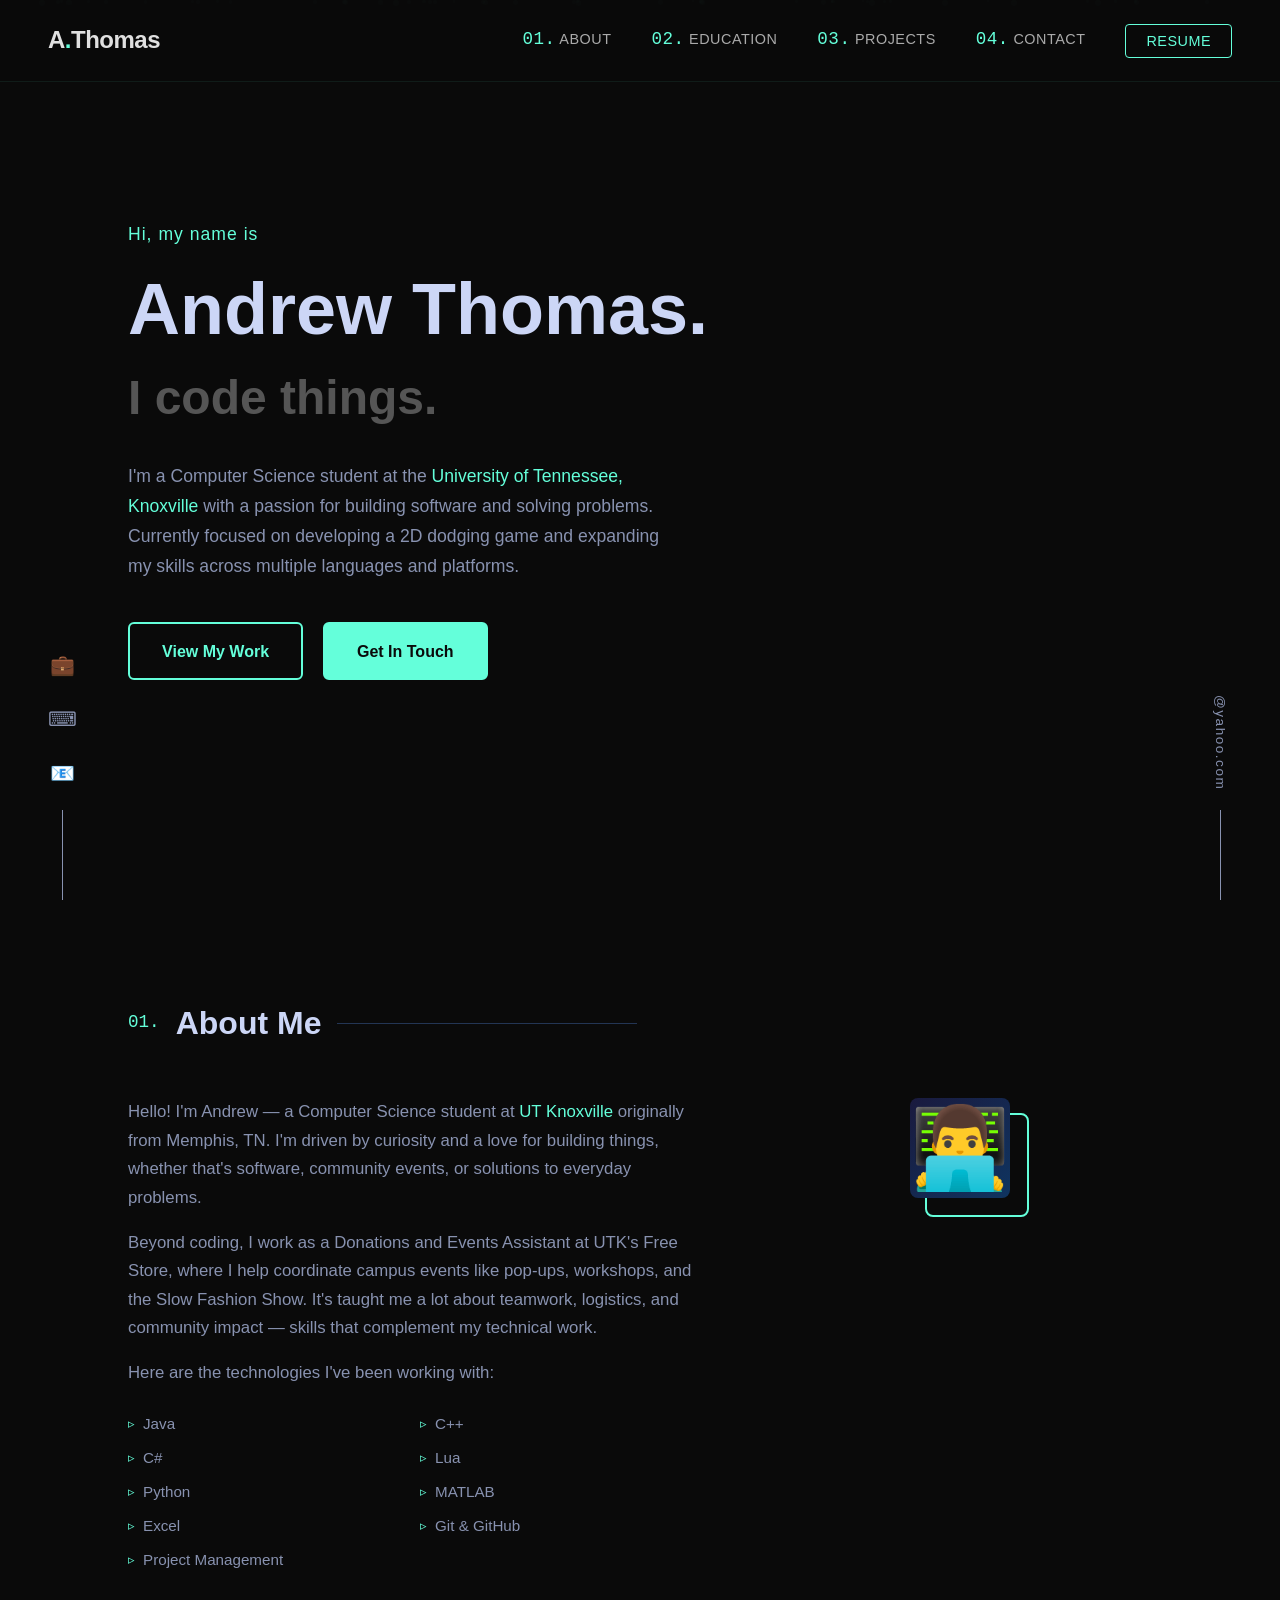
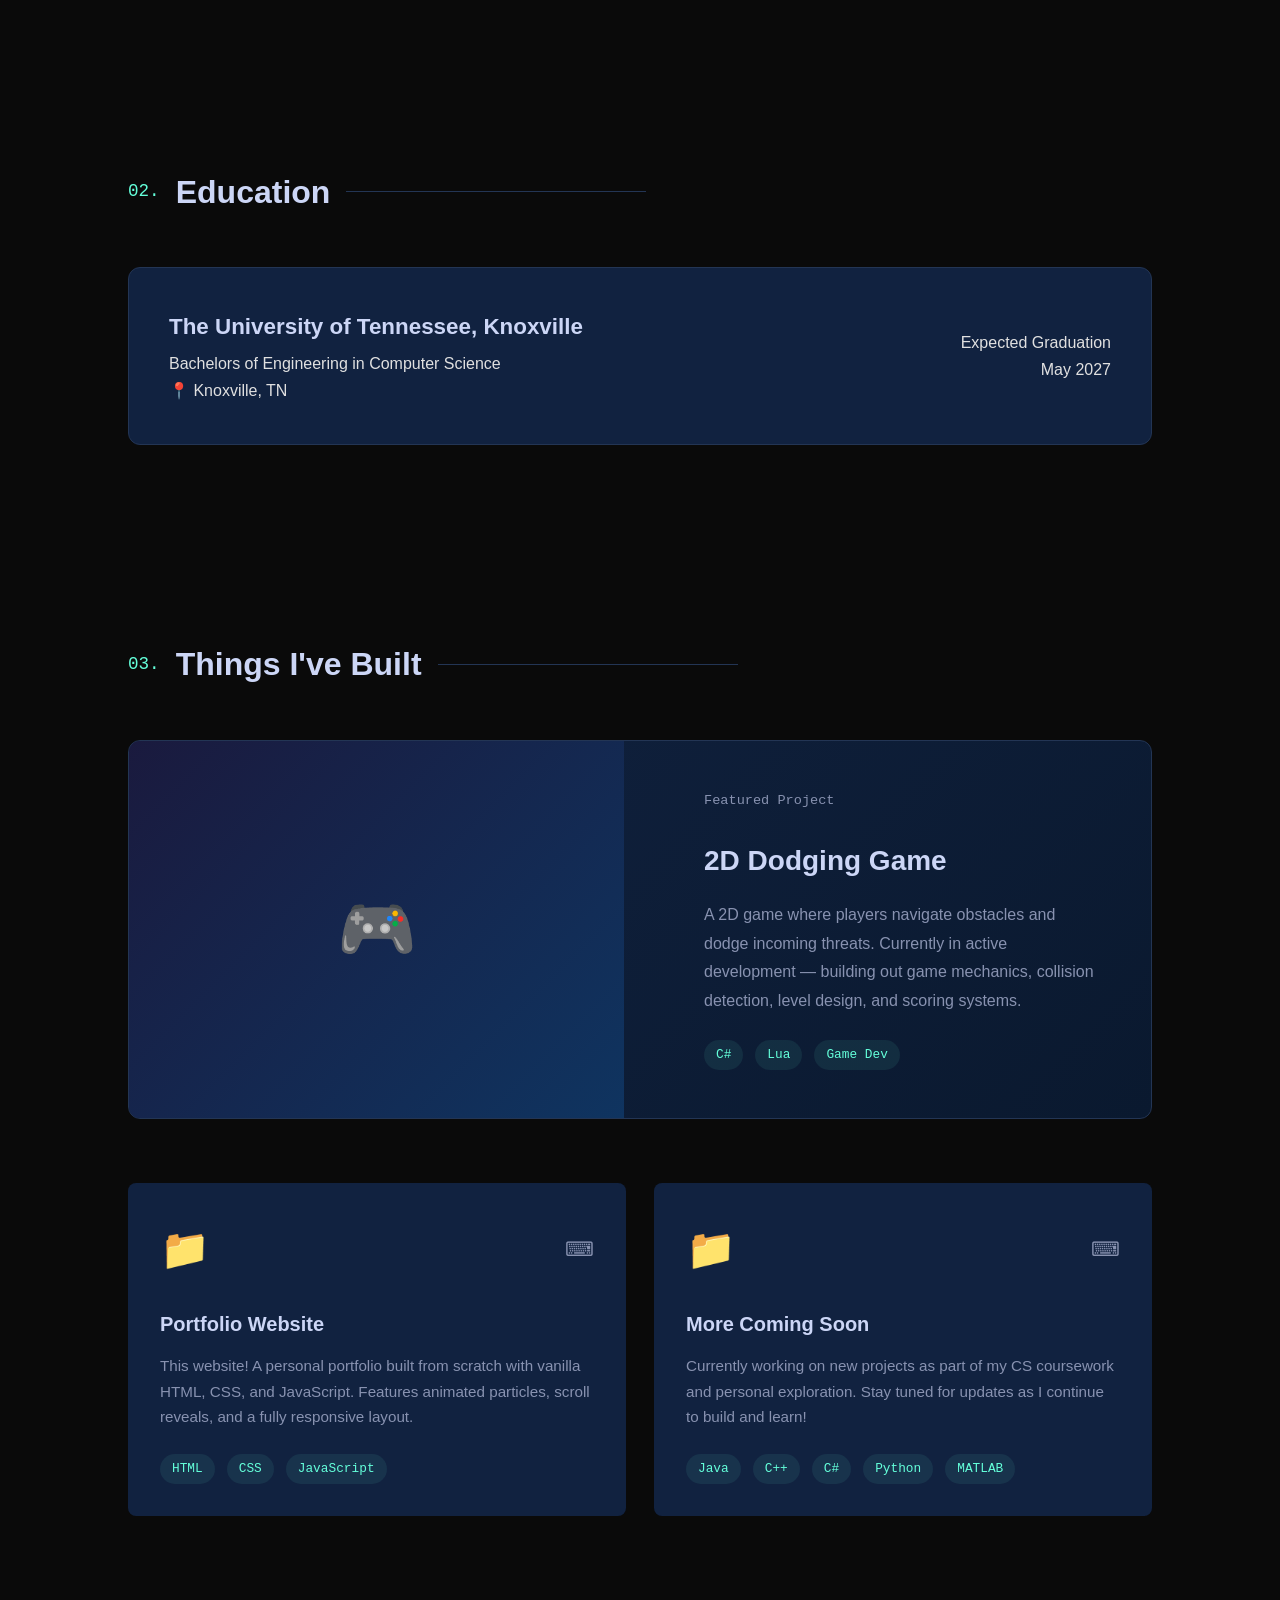
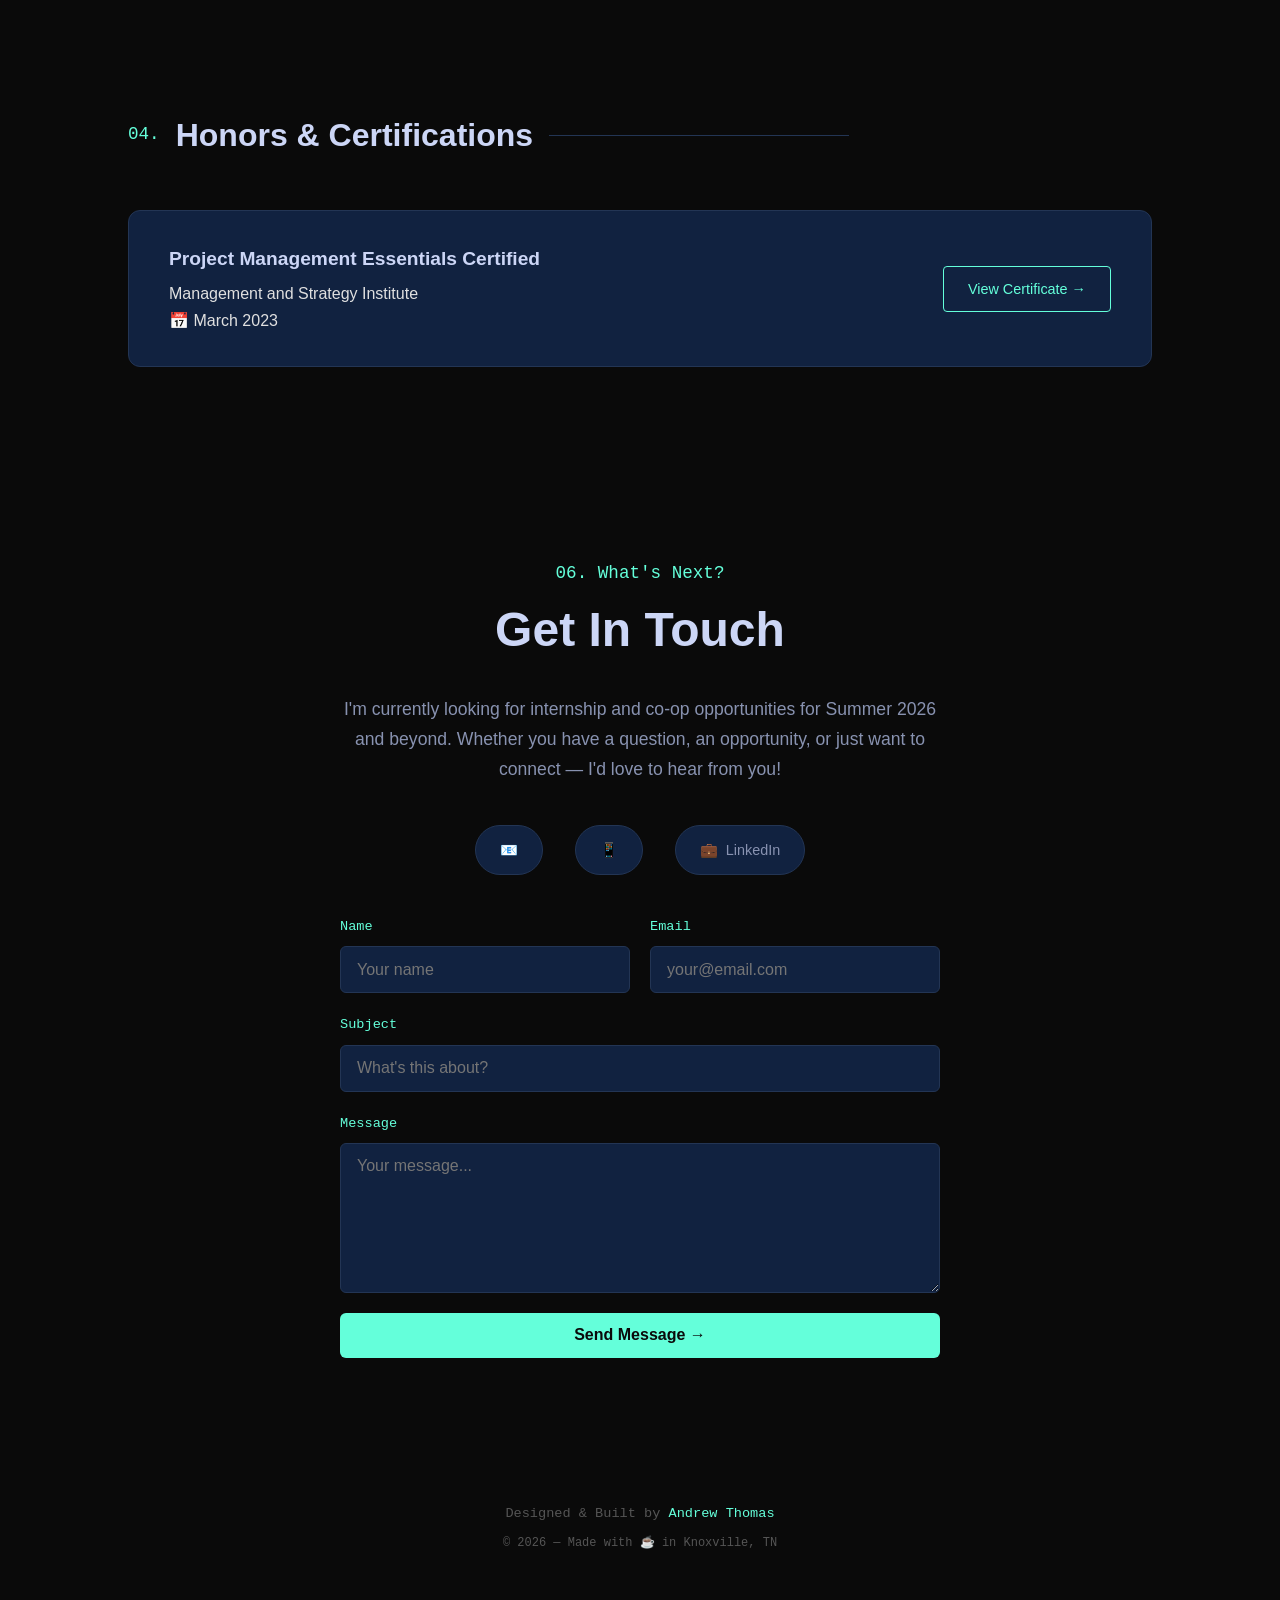
==== index.html @ 9f9f9989 "Rename Portfolio.html to index.html" ====
<!DOCTYPE html>
<html lang="en">
<head>
    <meta charset="UTF-8">
    <meta name="viewport" content="width=device-width, initial-scale=1.0">
    <title>Andrew Thomas | Portfolio</title>
    <style>
        /* --- Reset & Base --- */
        * {
            margin: 0;
            padding: 0;
            box-sizing: border-box;
        }

        html {
            scroll-behavior: smooth;
        }

        body {
            font-family: 'Segoe UI', Tahoma, Geneva, Verdana, sans-serif;
            background: #0a0a0a;
            color: #e0e0e0;
            line-height: 1.7;
            overflow-x: hidden;
        }

        a {
            text-decoration: none;
            color: inherit;
        }

        /* --- Animated Background Particles --- */.bg-particles {
            position: fixed;
            top: 0;
            left: 0;
            width: 100%;
            height: 100%;
            z-index: 0;
            pointer-events: none;
            overflow: hidden;
        }.bg-particles span {
            position: absolute;
            width: 4px;
            height: 4px;
            background: rgba(100, 255, 218, 0.15);
            border-radius: 50%;
            animation: float linear infinite;
        }

        @keyframes float {
            0% { transform: translateY(100vh) rotate(0deg); opacity: 0; }
            10% { opacity: 1; }
            90% { opacity: 1; }
            100% { transform: translateY(-10vh) rotate(720deg); opacity: 0; }
        }

        /* --- Navigation --- */
        nav {
            position: fixed;
            top: 0;
            width: 100%;
            z-index: 1000;
            padding: 1.25rem 3rem;
            display: flex;
            justify-content: space-between;
            align-items: center;
            background: rgba(10, 10, 10, 0.85);
            backdrop-filter: blur(12px);
            border-bottom: 1px solid rgba(100, 255, 218, 0.08);
            transition: all 0.3s ease;
        }

        nav.scrolled {
            padding: 0.75rem 3rem;
            background: rgba(10, 10, 10, 0.95);
        }.logo {
            font-size: 1.5rem;
            font-weight: 800;
            letter-spacing: -0.5px;
        }.logo span {
            color: #64ffda;
        }.nav-links {
            list-style: none;
            display: flex;
            gap: 2.5rem;
            align-items: center;
        }.nav-links a {
            color: #aaa;
            font-size: 0.9rem;
            font-weight: 500;
            letter-spacing: 0.5px;
            text-transform: uppercase;
            transition: color 0.3s;
            position: relative;
        }.nav-links a::after {
            content: '';
            position: absolute;
            bottom: -4px;
            left: 0;
            width: 0;
            height: 2px;
            background: #64ffda;
            transition: width 0.3s;
        }.nav-links a:hover {
            color: #64ffda;
        }.nav-links a:hover::after {
            width: 100%;
        }.nav-resume {
            border: 1px solid #64ffda;
            color: #64ffda !important;
            padding: 0.5rem 1.25rem;
            border-radius: 4px;
            transition: all 0.3s;
        }.nav-resume:hover {
            background: rgba(100, 255, 218, 0.1);
        }.nav-resume::after {
            display: none !important;
        }

        /* Mobile Menu */.hamburger {
            display: none;
            flex-direction: column;
            cursor: pointer;
            gap: 5px;
        }.hamburger span {
            width: 25px;
            height: 2px;
            background: #64ffda;
            transition: all 0.3s;
        }

        /* --- Hero Section --- */.hero {
            min-height: 100vh;
            display: flex;
            align-items: center;
            padding: 0 10%;
            position: relative;
            z-index: 1;
        }.hero-content {
            max-width: 750px;
        }.hero-greeting {
            color: #64ffda;
            font-size: 1.1rem;
            font-weight: 500;
            letter-spacing: 1px;
            margin-bottom: 1.25rem;
            opacity: 0;
            animation: fadeInUp 0.6s ease forwards;
            animation-delay: 0.2s;
        }.hero-name {
            font-size: 4.5rem;
            font-weight: 800;
            line-height: 1.1;
            color: #ccd6f6;
            margin-bottom: 0.5rem;
            opacity: 0;
            animation: fadeInUp 0.6s ease forwards;
            animation-delay: 0.4s;
        }.hero-tagline {
            font-size: 3rem;
            font-weight: 700;
            color: #555;
            margin-bottom: 1.5rem;
            opacity: 0;
            animation: fadeInUp 0.6s ease forwards;
            animation-delay: 0.6s;
        }.hero-description {
            font-size: 1.1rem;
            color: #8892b0;
            max-width: 540px;
            margin-bottom: 2.5rem;
            opacity: 0;
            animation: fadeInUp 0.6s ease forwards;
            animation-delay: 0.8s;
        }.hero-buttons {
            display: flex;
            gap: 1.25rem;
            flex-wrap: wrap;
            opacity: 0;
            animation: fadeInUp 0.6s ease forwards;
            animation-delay: 1s;
        }.btn-primary {
            padding: 0.85rem 2rem;
            background: transparent;
            border: 2px solid #64ffda;
            color: #64ffda;
            border-radius: 6px;
            font-size: 1rem;
            font-weight: 600;
            cursor: pointer;
            transition: all 0.3s;
        }.btn-primary:hover {
            background: rgba(100, 255, 218, 0.1);
            transform: translateY(-2px);
            box-shadow: 0 8px 24px rgba(100, 255, 218, 0.15);
        }.btn-secondary {
            padding: 0.85rem 2rem;
            background: #64ffda;
            border: 2px solid #64ffda;
            color: #0a0a0a;
            border-radius: 6px;
            font-size: 1rem;
            font-weight: 600;
            cursor: pointer;
            transition: all 0.3s;
        }.btn-secondary:hover {
            transform: translateY(-2px);
            box-shadow: 0 8px 24px rgba(100, 255, 218, 0.25);
        }

        @keyframes fadeInUp {
            from { opacity: 0; transform: translateY(30px); }
            to { opacity: 1; transform: translateY(0); }
        }

        /* --- Section Styling --- */.section {
            padding: 6rem 10%;
            position: relative;
            z-index: 1;
        }.section-header {
            display: flex;
            align-items: center;
            gap: 1rem;
            margin-bottom: 3rem;
        }.section-number {
            color: #64ffda;
            font-size: 1.1rem;
            font-weight: 500;
            font-family: 'Courier New', monospace;
        }.section-title {
            font-size: 2rem;
            font-weight: 700;
            color: #ccd6f6;
            white-space: nowrap;
        }.section-line {
            flex: 1;
            height: 1px;
            background: #233554;
            max-width: 300px;
        }

        /* --- About Section --- */.about-grid {
            display: grid;
            grid-template-columns: 3fr 2fr;
            gap: 4rem;
            align-items: start;
        }.about-text p {
            color: #8892b0;
            margin-bottom: 1rem;
            font-size: 1.05rem;
        }.about-text a {
            color: #64ffda;
            transition: opacity 0.3s;
        }.about-text a:hover {
            opacity: 0.7;
        }.skills-grid {
            display: grid;
            grid-template-columns: 1fr 1fr;
            gap: 0.5rem;
            margin-top: 1.5rem;
        }.skill-item {
            display: flex;
            align-items: center;
            gap: 0.5rem;
            color: #8892b0;
            font-size: 0.95rem;
        }.skill-item::before {
            content: '▹';
            color: #64ffda;
            font-size: 0.8rem;
        }.about-image-wrapper {
            position: relative;
            max-width: 320px;
            justify-self: center;
        }.about-image {
            width: 100%;
            aspect-ratio: 1;
            border-radius: 8px;
            background: linear-gradient(135deg, #1a1a3e, #0f3460);
            display: flex;
            align-items: center;
            justify-content: center;
            font-size: 5rem;
            position: relative;
            z-index: 2;
            overflow: hidden;
        }.about-image-wrapper::after {
            content: '';
            position: absolute;
            top: 15px;
            left: 15px;
            width: 100%;
            height: 100%;
            border: 2px solid #64ffda;
            border-radius: 8px;
            z-index: 1;
            transition: all 0.3s;
        }.about-image-wrapper:hover::after {
            top: 10px;
            left: 10px;
        }

        /* --- Education Section --- */.education-card {
            background: #112240;
            border-radius: 12px;
            padding: 2.5rem;
            border: 1px solid #233554;
            display: flex;
            justify-content: space-between;
            align-items: center;
            flex-wrap: wrap;
            gap: 1.5rem;
        }.education-info h3 {
            color: #ccd6f6;
            font-size: 1.4rem;
            margin-bottom: 0.25rem;
        }.education-info.degree {
            color: #64ffda;
            font-size: 1.05rem;
            font-weight: 500;
            margin-bottom: 0.25rem;
        }.education-info.location {
            color: #8892b0;
            font-size: 0.95rem;
        }.education-meta {
            text-align: right;
        }.education-meta.grad-label {
            color: #8892b0;
            font-size: 0.8rem;
            text-transform: uppercase;
            letter-spacing: 1px;
            margin-bottom: 0.25rem;
        }.education-meta.grad-date {
            color: #64ffda;
            font-size: 1.25rem;
            font-weight: 700;
            font-family: 'Courier New', monospace;
        }

        /* --- Experience Section --- */.timeline {
            position: relative;
            padding-left: 2rem;
        }.timeline::before {
            content: '';
            position: absolute;
            left: 0;
            top: 0;
            bottom: 0;
            width: 2px;
            background: #233554;
        }.timeline-item {
            position: relative;
            margin-bottom: 3rem;
            padding-left: 2rem;
        }.timeline-item:last-child {
            margin-bottom: 0;
        }.timeline-item::before {
            content: '';
            position: absolute;
            left: -2.35rem;
            top: 8px;
            width: 12px;
            height: 12px;
            border-radius: 50%;
            background: #0a0a0a;
            border: 2px solid #64ffda;
        }.timeline-date {
            color: #64ffda;
            font-size: 0.85rem;
            font-weight: 500;
            font-family: 'Courier New', monospace;
            margin-bottom: 0.5rem;
        }.timeline-role {
            font-size: 1.3rem;
            font-weight: 700;
            color: #ccd6f6;
            margin-bottom: 0.25rem;
        }.timeline-company {
            color: #64ffda;
            font-weight: 600;
            margin-bottom: 0.5rem;
        }.timeline-location {
            color: #555;
            font-size: 0.85rem;
            font-style: italic;
            margin-bottom: 0.75rem;
        }.timeline-desc {
            color: #8892b0;
        }.timeline-desc li {
            margin-bottom: 0.5rem;
            list-style: none;
            position: relative;
            padding-left: 1.25rem;
        }.timeline-desc li::before {
            content: '▹';
            color: #64ffda;
            position: absolute;
            left: 0;
        }

        /* --- Projects Section --- */.projects-grid {
            display: grid;
            grid-template-columns: repeat(auto-fit, minmax(340px, 1fr));
            gap: 1.75rem;
        }.project-card {
            background: #112240;
            border-radius: 8px;
            padding: 2rem;
            transition: all 0.3s;
            position: relative;
            display: flex;
            flex-direction: column;
        }.project-card:hover {
            transform: translateY(-8px);
            box-shadow: 0 20px 40px rgba(0, 0, 0, 0.3);
        }.project-top {
            display: flex;
            justify-content: space-between;
            align-items: center;
            margin-bottom: 1.5rem;
        }.project-folder {
            font-size: 2.5rem;
        }.project-links {
            display: flex;
            gap: 1rem;
        }.project-links a {
            color: #8892b0;
            font-size: 1.25rem;
            transition: color 0.3s;
        }.project-links a:hover {
            color: #64ffda;
        }.project-card h3 {
            color: #ccd6f6;
            font-size: 1.25rem;
            margin-bottom: 0.75rem;
            transition: color 0.3s;
        }.project-card:hover h3 {
            color: #64ffda;
        }.project-card p {
            color: #8892b0;
            font-size: 0.95rem;
            flex: 1;
            margin-bottom: 1.5rem;
        }.project-tech {
            display: flex;
            flex-wrap: wrap;
            gap: 0.75rem;
        }.project-tech span {
            color: #64ffda;
            font-size: 0.8rem;
            font-family: 'Courier New', monospace;
            background: rgba(100, 255, 218, 0.08);
            padding: 0.25rem 0.75rem;
            border-radius: 20px;
        }

        /* --- Featured Project --- */.featured-project {
            display: grid;
            grid-template-columns: 1fr 1fr;
            gap: 2rem;
            align-items: center;
            margin-bottom: 4rem;
            background: linear-gradient(135deg, #112240 0%, #0a192f 100%);
            border-radius: 12px;
            overflow: hidden;
            border: 1px solid #233554;
        }.featured-image {
            height: 100%;
            min-height: 350px;
            background: linear-gradient(135deg, #1a1a3e, #0f3460);
            display: flex;
            align-items: center;
            justify-content: center;
            font-size: 4rem;
        }.featured-content {
            padding: 3rem;
        }.featured-label {
            color: #64ffda;
            font-size: 0.85rem;
            font-family: 'Courier New', monospace;
            margin-bottom: 0.5rem;
        }.featured-content h3 {
            font-size: 1.75rem;
            color: #ccd6f6;
            margin-bottom: 1rem;
        }.featured-content p {
            color: #8892b0;
            margin-bottom: 1.5rem;
            line-height: 1.8;
        }

        /* --- Certifications Section --- */.cert-card {
            background: #112240;
            border-radius: 12px;
            padding: 2rem 2.5rem;
            border: 1px solid #233554;
            display: flex;
            justify-content: space-between;
            align-items: center;
            flex-wrap: wrap;
            gap: 1.5rem;
            transition: all 0.3s;
        }.cert-card:hover {
            transform: translateY(-4px);
            box-shadow: 0 12px 24px rgba(0, 0, 0, 0.2);
            border-color: #64ffda;
        }.cert-info h3 {
            color: #ccd6f6;
            font-size: 1.2rem;
            margin-bottom: 0.25rem;
        }.cert-info.cert-issuer {
            color: #64ffda;
            font-weight: 500;
            margin-bottom: 0.25rem;
        }.cert-info.cert-date {
            color: #8892b0;
            font-size: 0.9rem;
        }.cert-link {
            padding: 0.6rem 1.5rem;
            border: 1px solid #64ffda;
            color: #64ffda;
            border-radius: 4px;
            font-size: 0.9rem;
            font-weight: 500;
            transition: all 0.3s;
        }.cert-link:hover {
            background: rgba(100, 255, 218, 0.1);
        }

        /* --- Contact Section --- */.contact-wrapper {
            text-align: center;
            max-width: 600px;
            margin: 0 auto;
        }.contact-wrapper.section-number {
            display: block;
            margin-bottom: 1rem;
        }.contact-wrapper h2 {
            font-size: 3rem;
            color: #ccd6f6;
            margin-bottom: 1.5rem;
        }.contact-wrapper p {
            color: #8892b0;
            font-size: 1.1rem;
            margin-bottom: 2.5rem;
        }.contact-methods {
            display: flex;
            justify-content: center;
            gap: 2rem;
            flex-wrap: wrap;
            margin-bottom: 2.5rem;
        }.contact-chip {
            display: flex;
            align-items: center;
            gap: 0.5rem;
            background: #112240;
            padding: 0.75rem 1.5rem;
            border-radius: 50px;
            border: 1px solid #233554;
            color: #8892b0;
            font-size: 0.9rem;
            transition: all 0.3s;
        }.contact-chip:hover {
            border-color: #64ffda;
            color: #64ffda;
        }.contact-chip.chip-icon {
            font-size: 1.1rem;
        }.contact-form {
            text-align: left;
            display: grid;
            gap: 1.25rem;
        }.form-group {
            display: flex;
            flex-direction: column;
        }.form-group label {
            color: #64ffda;
            font-size: 0.85rem;
            font-family: 'Courier New', monospace;
            margin-bottom: 0.5rem;
        }.form-group input,.form-group textarea {
            background: #112240;
            border: 1px solid #233554;
            border-radius: 6px;
            padding: 0.85rem 1rem;
            color: #ccd6f6;
            font-size: 1rem;
            font-family: inherit;
            transition: border-color 0.3s;
        }.form-group input:focus,.form-group textarea:focus {
            outline: none;
            border-color: #64ffda;
        }.form-group textarea {
            min-height: 150px;
            resize: vertical;
        }.form-row {
            display: grid;
            grid-template-columns: 1fr 1fr;
            gap: 1.25rem;
        }.contact-form.btn-secondary {
            width: 100%;
            font-family: inherit;
            margin-top: 0.5rem;
        }

        /* --- Social Sidebar --- */.social-sidebar {
            position: fixed;
            bottom: 0;
            left: 3rem;
            z-index: 100;
            display: flex;
            flex-direction: column;
            align-items: center;
            gap: 1.25rem;
        }.social-sidebar a {
            color: #8892b0;
            font-size: 1.25rem;
            transition: all 0.3s;
        }.social-sidebar a:hover {
            color: #64ffda;
            transform: translateY(-3px);
        }.social-sidebar::after {
            content: '';
            width: 1px;
            height: 90px;
            background: #8892b0;
        }.email-sidebar {
            position: fixed;
            bottom: 0;
            right: 3rem;
            z-index: 100;
            display: flex;
            flex-direction: column;
            align-items: center;
            gap: 1.25rem;
        }.email-sidebar a {
            writing-mode: vertical-rl;
            color: #8892b0;
            font-size: 0.85rem;
            letter-spacing: 1.5px;
            transition: all 0.3s;
        }.email-sidebar a:hover {
            color: #64ffda;
            transform: translateY(-3px);
        }.email-sidebar::after {
            content: '';
            width: 1px;
            height: 90px;
            background: #8892b0;
        }

        /* --- Footer --- */
        footer {
            text-align: center;
            padding: 3rem 2rem;
            color: #555;
            font-size: 0.85rem;
            font-family: 'Courier New', monospace;
            position: relative;
            z-index: 1;
        }

        footer a {
            color: #64ffda;
            transition: opacity 0.3s;
        }

        footer a:hover {
            opacity: 0.7;
        }

        /* --- Scroll Reveal --- */.reveal {
            opacity: 0;
            transform: translateY(30px);
            transition: all 0.8s ease;
        }.reveal.active {
            opacity: 1;
            transform: translateY(0);
        }

        /* --- Responsive --- */
        @media (max-width: 1024px) {.section { padding: 4rem 5%; }.hero { padding: 0 5%; }
            nav { padding: 1rem 2rem; }
        }

        @media (max-width: 768px) {.hero-name { font-size: 2.75rem; }.hero-tagline { font-size: 1.75rem; }.about-grid {
                grid-template-columns: 1fr;
                gap: 2rem;
            }.about-image-wrapper {
                max-width: 250px;
                order: -1;
            }.featured-project {
                grid-template-columns: 1fr;
            }.featured-image { min-height: 200px; }.projects-grid {
                grid-template-columns: 1fr;
            }.form-row {
                grid-template-columns: 1fr;
            }.contact-wrapper h2 { font-size: 2rem; }.social-sidebar,.email-sidebar { display: none; }.education-card {
                flex-direction: column;
                text-align: center;
            }.education-meta {
                text-align: center;
            }.cert-card {
                flex-direction: column;
                text-align: center;
            }.nav-links {
                display: none;
                position: fixed;
                top: 0;
                right: 0;
                width: 70%;
                height: 100vh;
                background: #112240;
                flex-direction: column;
                justify-content: center;
                align-items: center;
                gap: 2rem;
                padding: 2rem;
            }.nav-links.active { display: flex; }.hamburger { display: flex; }
        }

        /* --- Scrollbar --- */
        ::-webkit-scrollbar {
            width: 8px;
        }

        ::-webkit-scrollbar-track {
            background: #0a0a0a;
        }

        ::-webkit-scrollbar-thumb {
            background: #233554;
            border-radius: 4px;
        }

        ::-webkit-scrollbar-thumb:hover {
            background: #64ffda;
        }
    </style>
</head>
<body>

    <!-- Animated Background -->
    <div class="bg-particles" id="particles"></div>

    <!-- Social Sidebar -->
    <div class="social-sidebar">
        <a href="https://linkedin.com/in/andrew-thomas-utk11" target="_blank" title="LinkedIn">💼</a>
        <a href="https://github.com" target="_blank" title="GitHub">⌨</a>
        <a href="mailto:andrewjamesthomas11@yahoo.com" title="Email">📧</a>
    </div>

    <!-- Email Sidebar -->
    <div class="email-sidebar">
        <a href="mailto:andrewjamesthomas11@yahoo.com">@yahoo.com</a>
    </div>

    <!-- Navigation -->
    <nav id="navbar">
        <a href="#" class="logo">A<span>.</span>Thomas</a>
        <ul class="nav-links" id="navLinks">
            <li><a href="#about"><span class="section-number">01.</span> About</a></li>
            <li><a href="#education"><span class="section-number">02.</span> Education</a></li>
            <li><a href="#projects"><span class="section-number">03.</span> Projects</a></li>
            <li><a href="#contact"><span class="section-number">04.</span> Contact</a></li>
            <li><a href="#" class="nav-resume">Resume</a></li>
        </ul>
        <div class="hamburger" id="hamburger" onclick="toggleMenu()">
            <span></span><span></span><span></span>
        </div>
    </nav>

    <!-- Hero -->
    <section class="hero">
        <div class="hero-content">
            <p class="hero-greeting">Hi, my name is</p>
            <h1 class="hero-name">Andrew Thomas.</h1>
            <h2 class="hero-tagline">I code things.</h2>
            <p class="hero-description">
                I'm a Computer Science student at the 
                <a href="https://utk.edu" style="color:#64ffda;">University of Tennessee, Knoxville</a> 
                with a passion for building software and solving problems. Currently focused on 
                developing a 2D dodging game and expanding my skills across multiple languages and platforms.
            </p>
            <div class="hero-buttons">
                <a href="#projects" class="btn-primary">View My Work</a>
                <a href="#contact" class="btn-secondary">Get In Touch</a>
            </div>
        </div>
    </section>

    <!-- About -->
    <section class="section" id="about">
        <div class="section-header reveal">
            <span class="section-number">01.</span>
            <h2 class="section-title">About Me</h2>
            <div class="section-line"></div>
        </div>
        <div class="about-grid reveal">
            <div class="about-text">
                <p>
                    Hello! I'm Andrew — a Computer Science student at 
                    <a href="https://utk.edu">UT Knoxville</a> originally from Memphis, TN. 
                    I'm driven by curiosity and a love for building things, whether that's software, 
                    community events, or solutions to everyday problems.
                </p>
                <p>
                    Beyond coding, I work as a Donations and Events Assistant at UTK's Free Store, 
                    where I help coordinate campus events like pop-ups, workshops, and the Slow Fashion Show. 
                    It's taught me a lot about teamwork, logistics, and community impact — skills that 
                    complement my technical work.
                </p>
                <p>Here are the technologies I've been working with:</p>
                <div class="skills-grid">
                    <div class="skill-item">Java</div>
                    <div class="skill-item">C++</div>
                    <div class="skill-item">C#</div>
                    <div class="skill-item">Lua</div>
                    <div class="skill-item">Python</div>
                    <div class="skill-item">MATLAB</div>
                    <div class="skill-item">Excel</div>
                    <div class="skill-item">Git & GitHub</div>
                    <div class="skill-item">Project Management</div>
                </div>
            </div>
            <div class="about-image-wrapper">
                <div class="about-image">👨‍💻</div>
            </div>
        </div>
    </section>

    <!-- Education -->
    <section class="section" id="education">
        <div class="section-header reveal">
            <span class="section-number">02.</span>
            <h2 class="section-title">Education</h2>
            <div class="section-line"></div>
        </div>
        <div class="education-card reveal">
            <div class="education-info">
                <h3>The University of Tennessee, Knoxville</h3>
                <p class="degree">Bachelors of Engineering in Computer Science</p>
                <p class="location">📍 Knoxville, TN</p>
            </div>
            <div class="education-meta">
                <p class="grad-label">Expected Graduation</p>
                <p class="grad-date">May 2027</p>
            </div>
        </div>
    </section>

    <!-- Projects -->
    <section class="section" id="projects">
        <div class="section-header reveal">
            <span class="section-number">03.</span>
            <h2 class="section-title">Things I've Built</h2>
            <div class="section-line"></div>
        </div>

        <!-- Featured Project -->
        <div class="featured-project reveal">
            <div class="featured-image">🎮</div>
            <div class="featured-content">
                <p class="featured-label">Featured Project</p>
                <h3>2D Dodging Game</h3>
                <p>
                    A 2D game where players navigate obstacles and dodge incoming threats. 
                    Currently in active development — building out game mechanics, collision detection, 
                    level design, and scoring systems.
                </p>
                <div class="project-tech">
                    <span>C#</span>
                    <span>Lua</span>
                    <span>Game Dev</span>
                </div>
            </div>
        </div>

        <!-- Project Cards -->
        <div class="projects-grid reveal">
            <div class="project-card">
                <div class="project-top">
                    <span class="project-folder">📁</span>
                    <div class="project-links">
                        <a href="#" title="GitHub">⌨</a>
                    </div>
                </div>
                <h3>Portfolio Website</h3>
                <p>This website! A personal portfolio built from scratch with vanilla HTML, CSS, and JavaScript. Features animated particles, scroll reveals, and a fully responsive layout.</p>
                <div class="project-tech">
                    <span>HTML</span>
                    <span>CSS</span>
                    <span>JavaScript</span>
                </div>
            </div>

            <div class="project-card">
                <div class="project-top">
                    <span class="project-folder">📁</span>
                    <div class="project-links">
                        <a href="#" title="GitHub">⌨</a>
                    </div>
                </div>
                <h3>More Coming Soon</h3>
                <p>Currently working on new projects as part of my CS coursework and personal exploration. Stay tuned for updates as I continue to build and learn!</p>
                <div class="project-tech">
                    <span>Java</span>
                    <span>C++</span>
                    <span>C#</span>
                    <span>Python</span>
                    <span>MATLAB</span>
                </div>
            </div>
        </div>
    </section>

    <!-- Certifications -->
    <section class="section" id="certifications">
        <div class="section-header reveal">
            <span class="section-number">04.</span>
            <h2 class="section-title">Honors & Certifications</h2>
            <div class="section-line"></div>
        </div>
        <div class="cert-card reveal">
            <div class="cert-info">
                <h3>Project Management Essentials Certified</h3>
                <p class="cert-issuer">Management and Strategy Institute</p>
                <p class="cert-date">📅 March 2023</p>
            </div>
            <a href="https://drive.google.com/file/d/19Eu9WUQEAbZQ7m37xMJSJ6u8aR5IoKPp/view?usp=sharing" target="_blank" class="cert-link">View Certificate →</a>
        </div>
    </section>

    <!-- Contact -->
    <section class="section" id="contact">
        <div class="contact-wrapper reveal">
            <span class="section-number">06. What's Next?</span>
            <h2>Get In Touch</h2>
            <p>
                I'm currently looking for internship and co-op opportunities for Summer 2026 and beyond. 
                Whether you have a question, an opportunity, or just want to connect — 
                I'd love to hear from you!
            </p>
            <div class="contact-methods">
                <a href="mailto:andrewjamesthomas11@yahoo.com" class="contact-chip">
                    <span class="chip-icon">📧</span>
                </a>
                <a href="tel:9014868583" class="contact-chip">
                    <span class="chip-icon">📱</span>
                </a>
                <a href="https://linkedin.com/in/andrew-thomas-utk11" target="_blank" class="contact-chip">
                    <span class="chip-icon">💼</span> LinkedIn
                </a>
            </div>
            <form class="contact-form" onsubmit="handleSubmit(event)">
                <div class="form-row">
                    <div class="form-group">
                        <label>Name</label>
                        <input type="text" placeholder="Your name" required>
                    </div>
                    <div class="form-group">
                        <label>Email</label>
                        <input type="email" placeholder="your@email.com" required>
                    </div>
                </div>
                <div class="form-group">
                    <label>Subject</label>
                    <input type="text" placeholder="What's this about?">
                </div>
                <div class="form-group">
                    <label>Message</label>
                    <textarea placeholder="Your message..."></textarea>
                </div>
                <button type="submit" class="btn-secondary" style="border:none; font-family:inherit; font-size:1rem; cursor:pointer;">
                    Send Message →
                </button>
            </form>
        </div>
    </section>

    <!-- Footer -->
    <footer>
        <p>Designed & Built by <a href="#">Andrew Thomas</a></p>
        <p style="margin-top:0.5rem; font-size:0.75rem;">© 2026 — Made with ☕ in Knoxville, TN</p>
    </footer>

    <!-- JavaScript -->
    <script>
        // --- Particle Background ---
        const particleContainer = document.getElementById('particles');
        for (let i = 0; i < 50; i++) {
            const span = document.createElement('span');
            span.style.left = Math.random() * 100 + '%';
            span.style.animationDuration = (Math.random() * 20 + 10) + 's';
            span.style.animationDelay = (Math.random() * 20) + 's';
            span.style.width = span.style.height = (Math.random() * 4 + 2) + 'px';
            particleContainer.appendChild(span);
        }

        // --- Navbar Scroll Effect ---
        window.addEventListener('scroll', () => {
            const nav = document.getElementById('navbar');
            if (window.scrollY > 50) {
                nav.classList.add('scrolled');
            } else {
                nav.classList.remove('scrolled');
            }
        });

        // --- Scroll Reveal ---
        const revealElements = document.querySelectorAll('.reveal');
        const revealOnScroll = () => {
            revealElements.forEach(el => {
                const windowHeight = window.innerHeight;
                const elementTop = el.getBoundingClientRect().top;
                if (elementTop < windowHeight - 100) {
                    el.classList.add('active');
                }
            });
        };
        window.addEventListener('scroll', revealOnScroll);
        window.addEventListener('load', revealOnScroll);

        // --- Mobile Menu Toggle ---
        function toggleMenu() {
            document.getElementById('navLinks').classList.toggle('active');
        }

        // Close mobile menu on link click
        document.querySelectorAll('.nav-links a').forEach(link => {
            link.addEventListener('click', () => {
                document.getElementById('navLinks').classList.remove('active');
            });
        });

        // --- Form Submit ---
        function handleSubmit(e) {
            e.preventDefault();
            const btn = e.target.querySelector('button');
            btn.textContent = '✓ Message Sent!';
            btn.style.background = '#64ffda';
            btn.style.color = '#0a0a0a';
            setTimeout(() => {
                btn.textContent = 'Send Message →';
                btn.style.background = '';
                btn.style.color = '';
                e.target.reset();
            }, 3000);
        }
    </script>

</body>
</html>
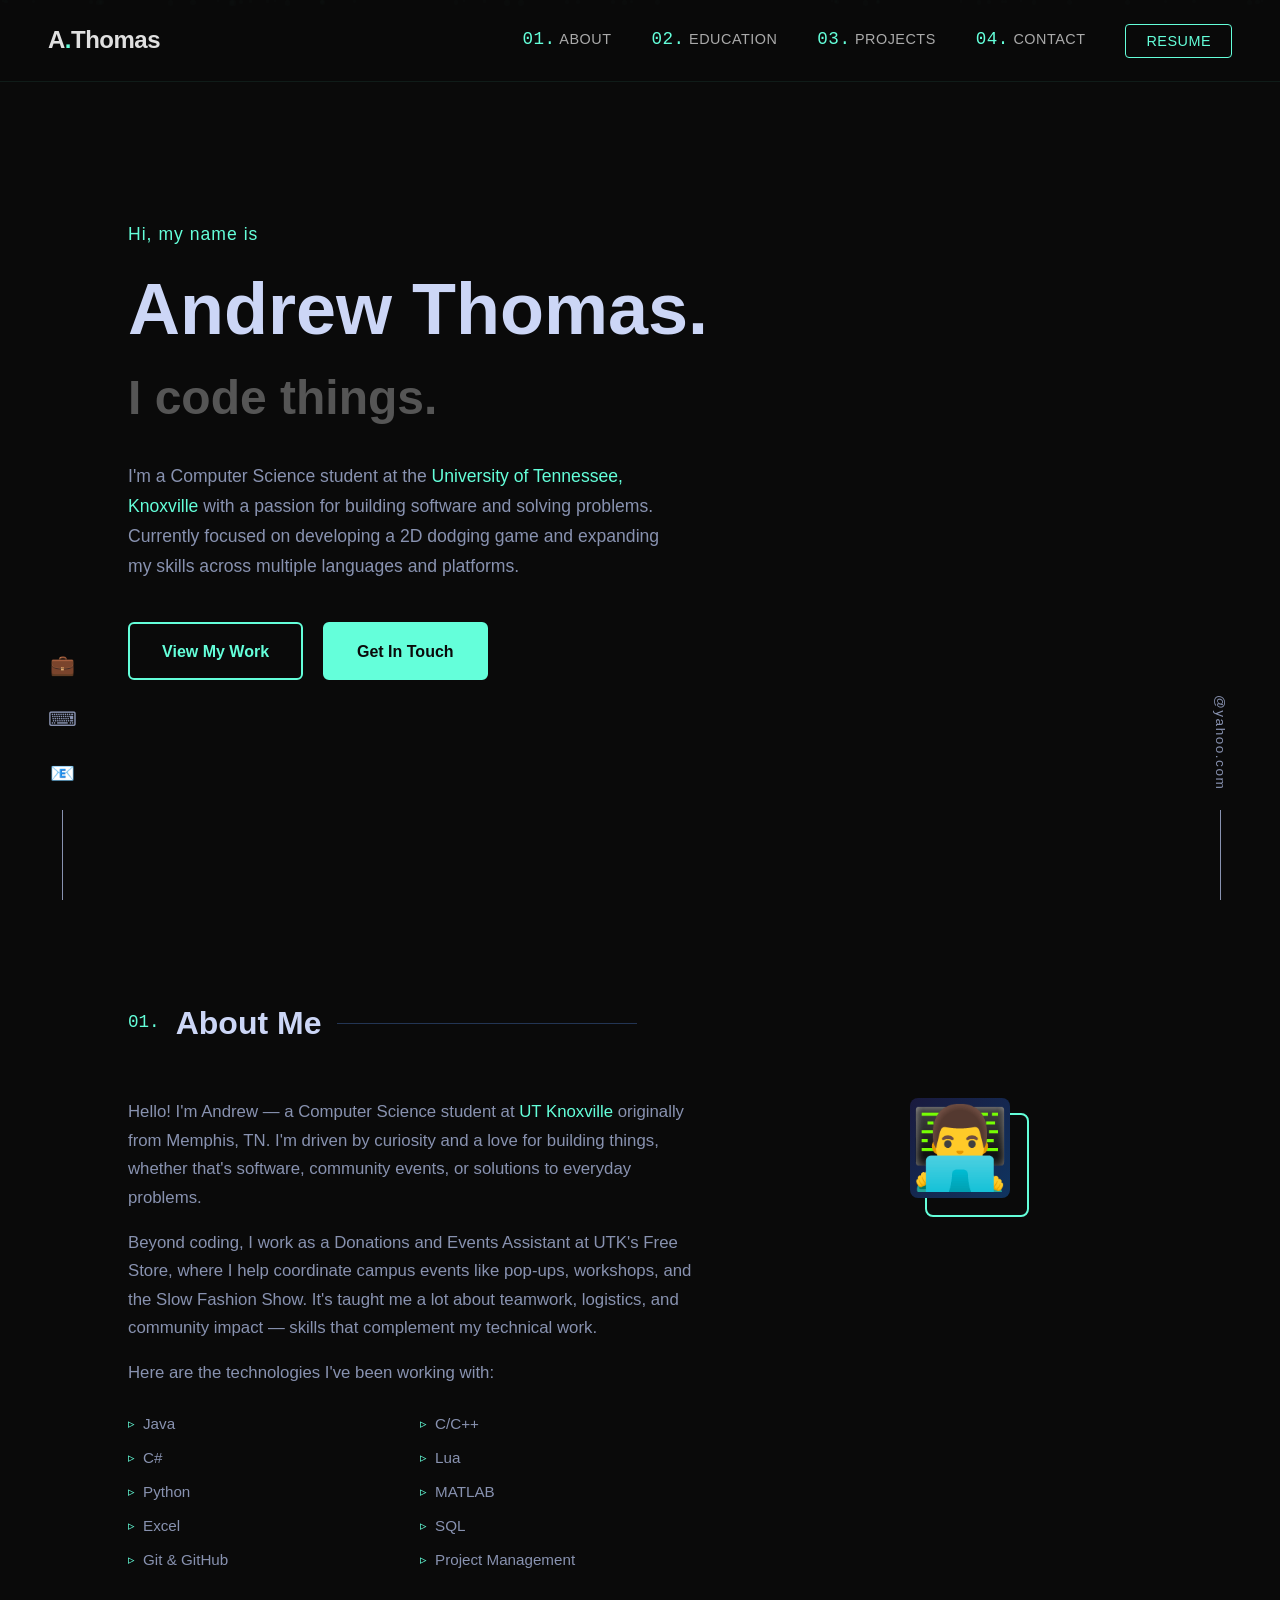
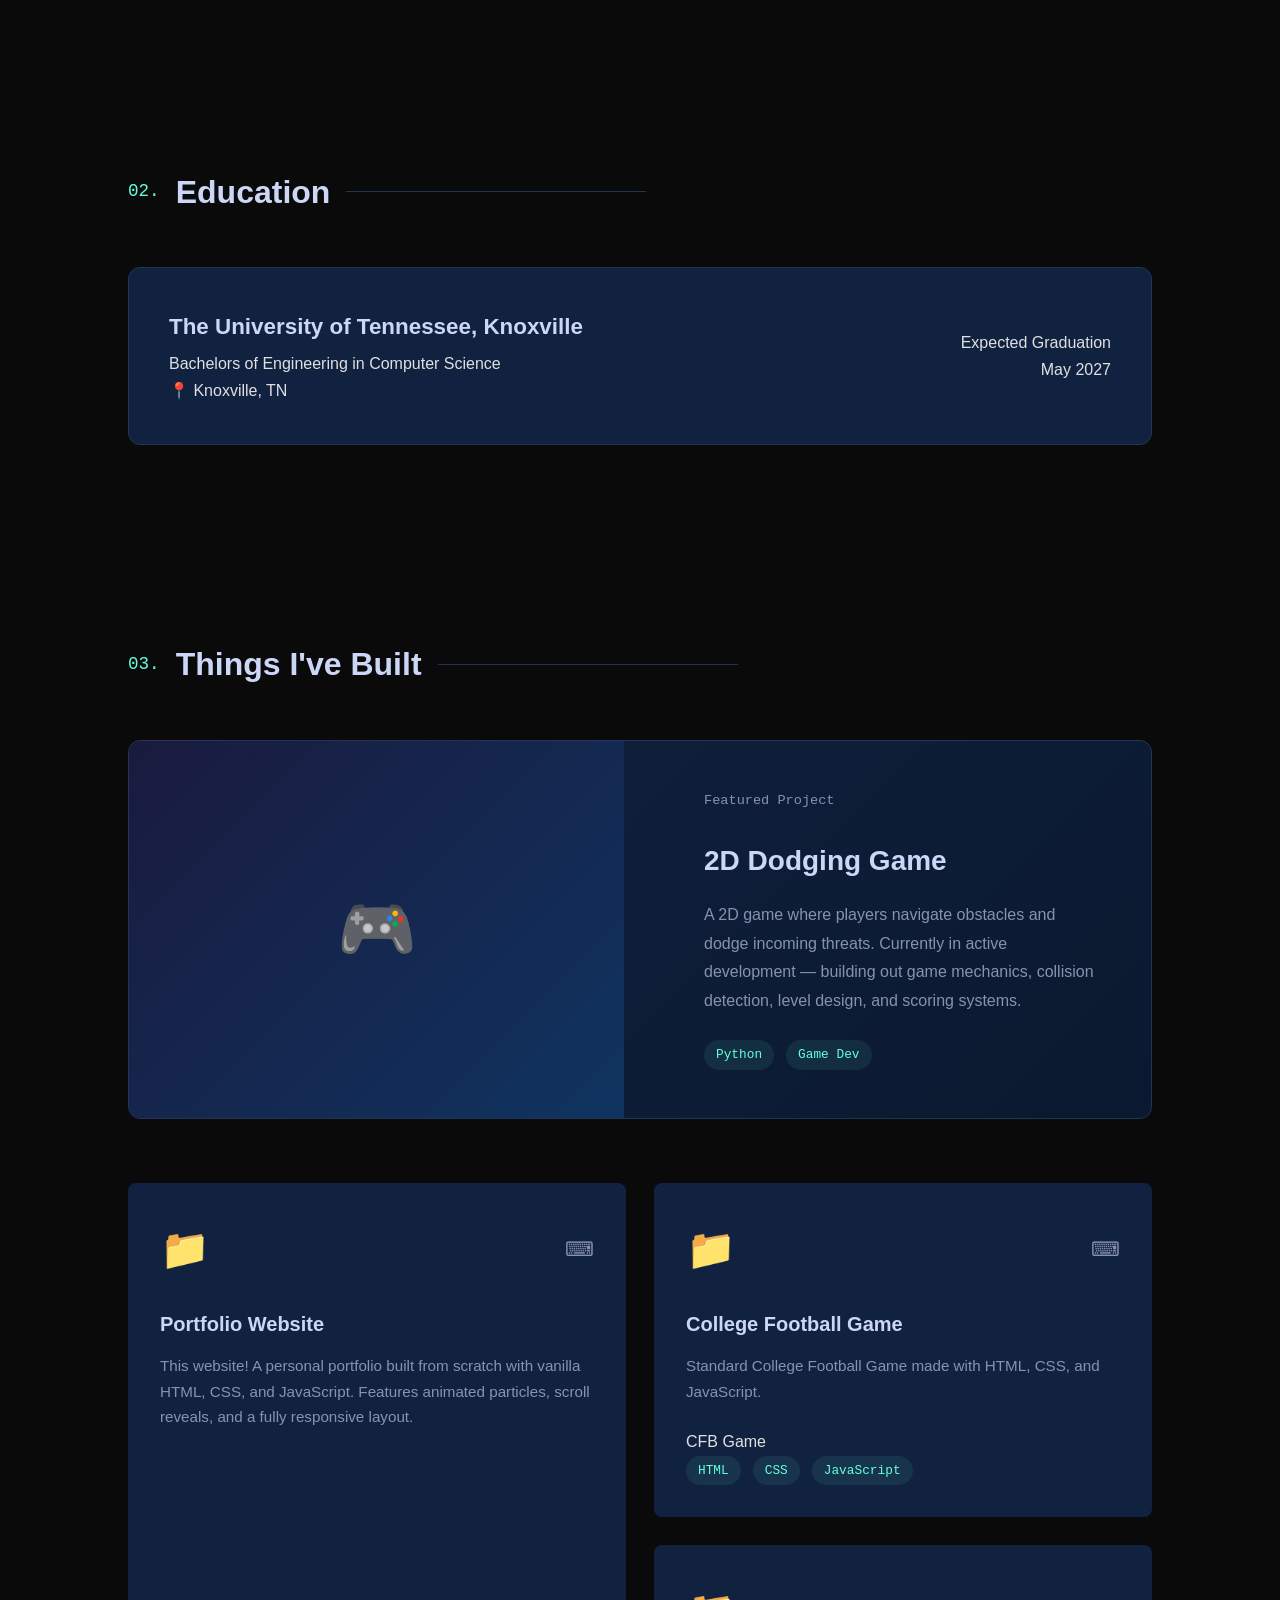
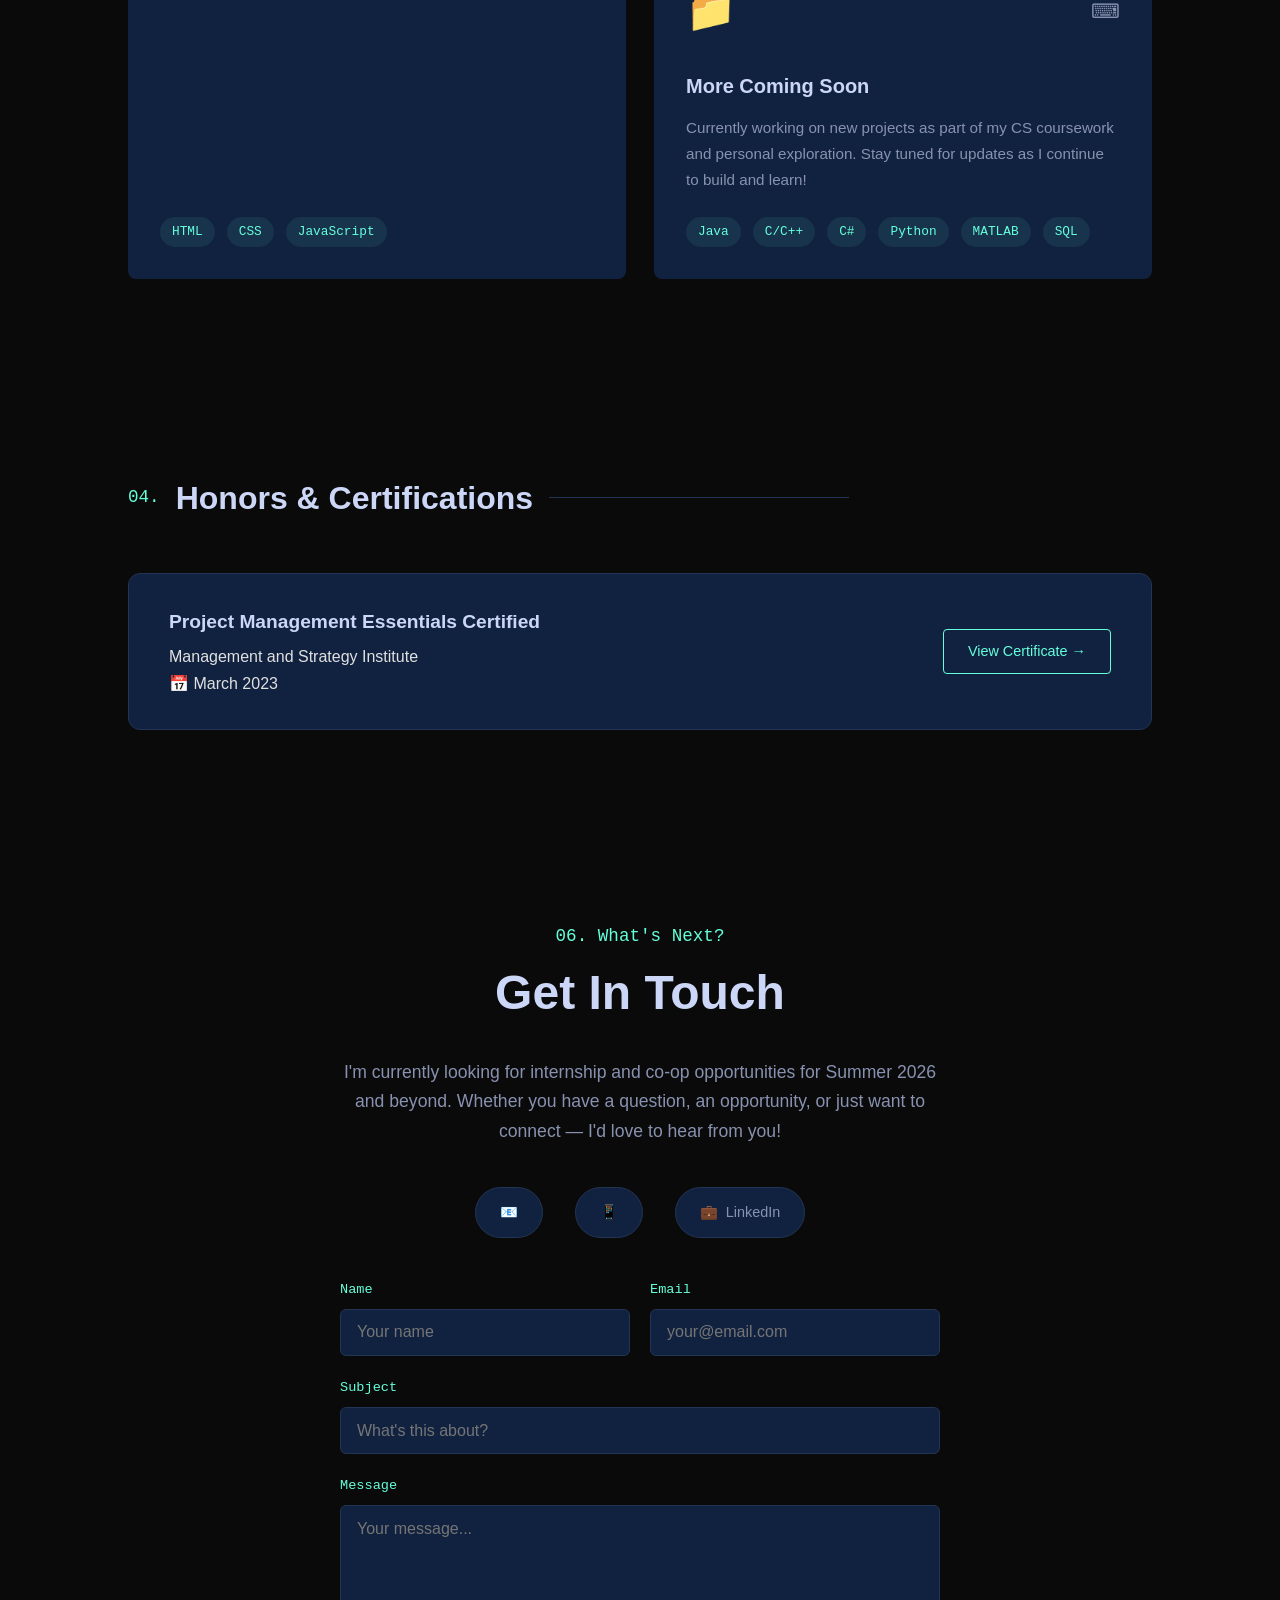
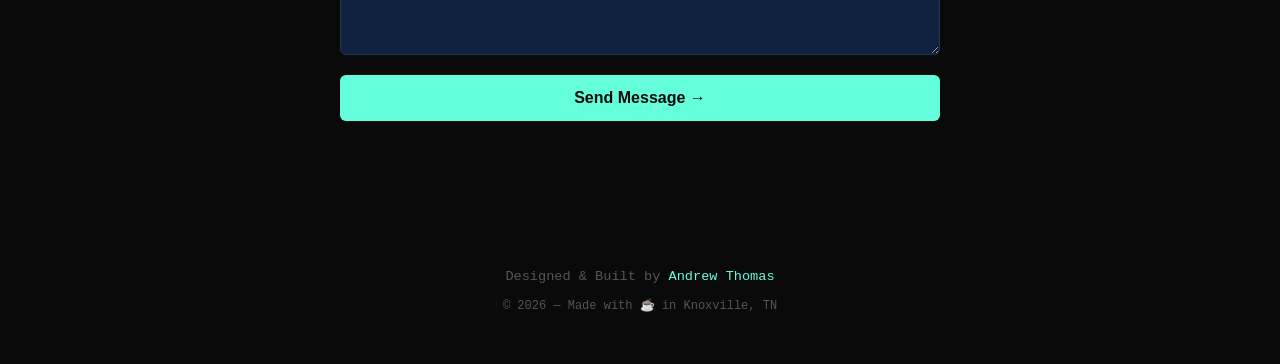
==== commit bf64881f: "Update Updated and added new card to website that brings you to an HTML game" ====
--- a/index.html
+++ b/index.html
@@ -744,7 +744,7 @@
     <!-- Social Sidebar -->
     <div class="social-sidebar">
         <a href="https://linkedin.com/in/andrew-thomas-utk11" target="_blank" title="LinkedIn">💼</a>
-        <a href="https://github.com" target="_blank" title="GitHub">⌨</a>
+        <a href="https://github.com/archcashmoney" target="_blank" title="GitHub">⌨</a>
         <a href="mailto:andrewjamesthomas11@yahoo.com" title="Email">📧</a>
     </div>
 
@@ -811,12 +811,13 @@
                 <p>Here are the technologies I've been working with:</p>
                 <div class="skills-grid">
                     <div class="skill-item">Java</div>
-                    <div class="skill-item">C++</div>
+                    <div class="skill-item">C/C++</div>
                     <div class="skill-item">C#</div>
                     <div class="skill-item">Lua</div>
                     <div class="skill-item">Python</div>
                     <div class="skill-item">MATLAB</div>
                     <div class="skill-item">Excel</div>
+                    <div class="skill-item">SQL</div>
                     <div class="skill-item">Git & GitHub</div>
                     <div class="skill-item">Project Management</div>
                 </div>
@@ -867,8 +868,7 @@
                     level design, and scoring systems.
                 </p>
                 <div class="project-tech">
-                    <span>C#</span>
-                    <span>Lua</span>
+                    <span>Python</span>
                     <span>Game Dev</span>
                 </div>
             </div>
@@ -891,6 +891,26 @@
                     <span>JavaScript</span>
                 </div>
             </div>
+                    
+        <div class="projects-grid reveal">
+            <div class="project-card">
+                <div class="project-top">
+                    <span class="project-folder">📁</span>
+                    <div class="project-links">
+                        <a href="#" title="GitHub">⌨</a>
+                    </div>
+                </div>
+                <h3>College Football Game</h3>
+                <p>Standard College Football Game made with HTML, CSS, and JavaScript.</p>
+                <a href="Portfolio-CFB.html" target="_self">
+                CFB Game
+                </a>
+                <div class="project-tech">
+                    <span>HTML</span>
+                    <span>CSS</span>
+                    <span>JavaScript</span>
+                </div>
+            </div>
 
             <div class="project-card">
                 <div class="project-top">
@@ -903,10 +923,11 @@
                 <p>Currently working on new projects as part of my CS coursework and personal exploration. Stay tuned for updates as I continue to build and learn!</p>
                 <div class="project-tech">
                     <span>Java</span>
-                    <span>C++</span>
+                    <span>C/C++</span>
                     <span>C#</span>
                     <span>Python</span>
                     <span>MATLAB</span>
+                    <span>SQL</span>
                 </div>
             </div>
         </div>
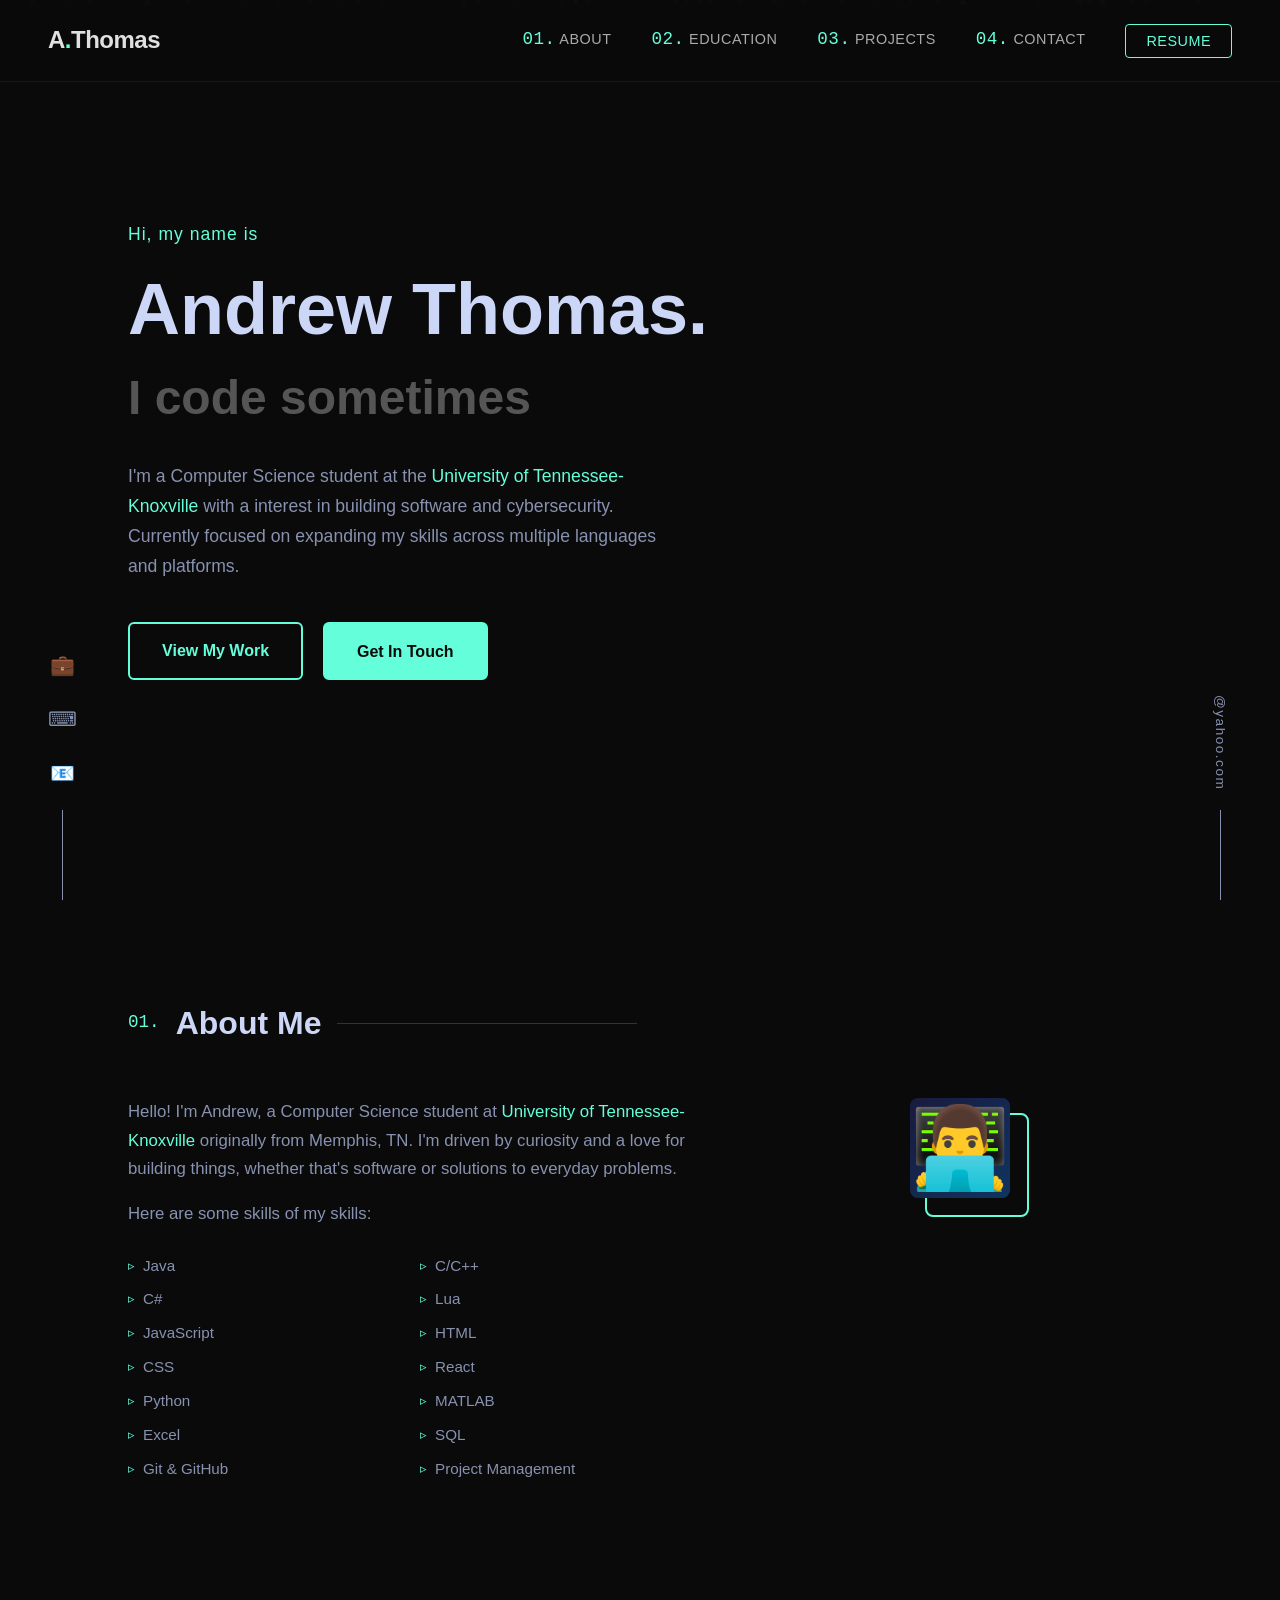
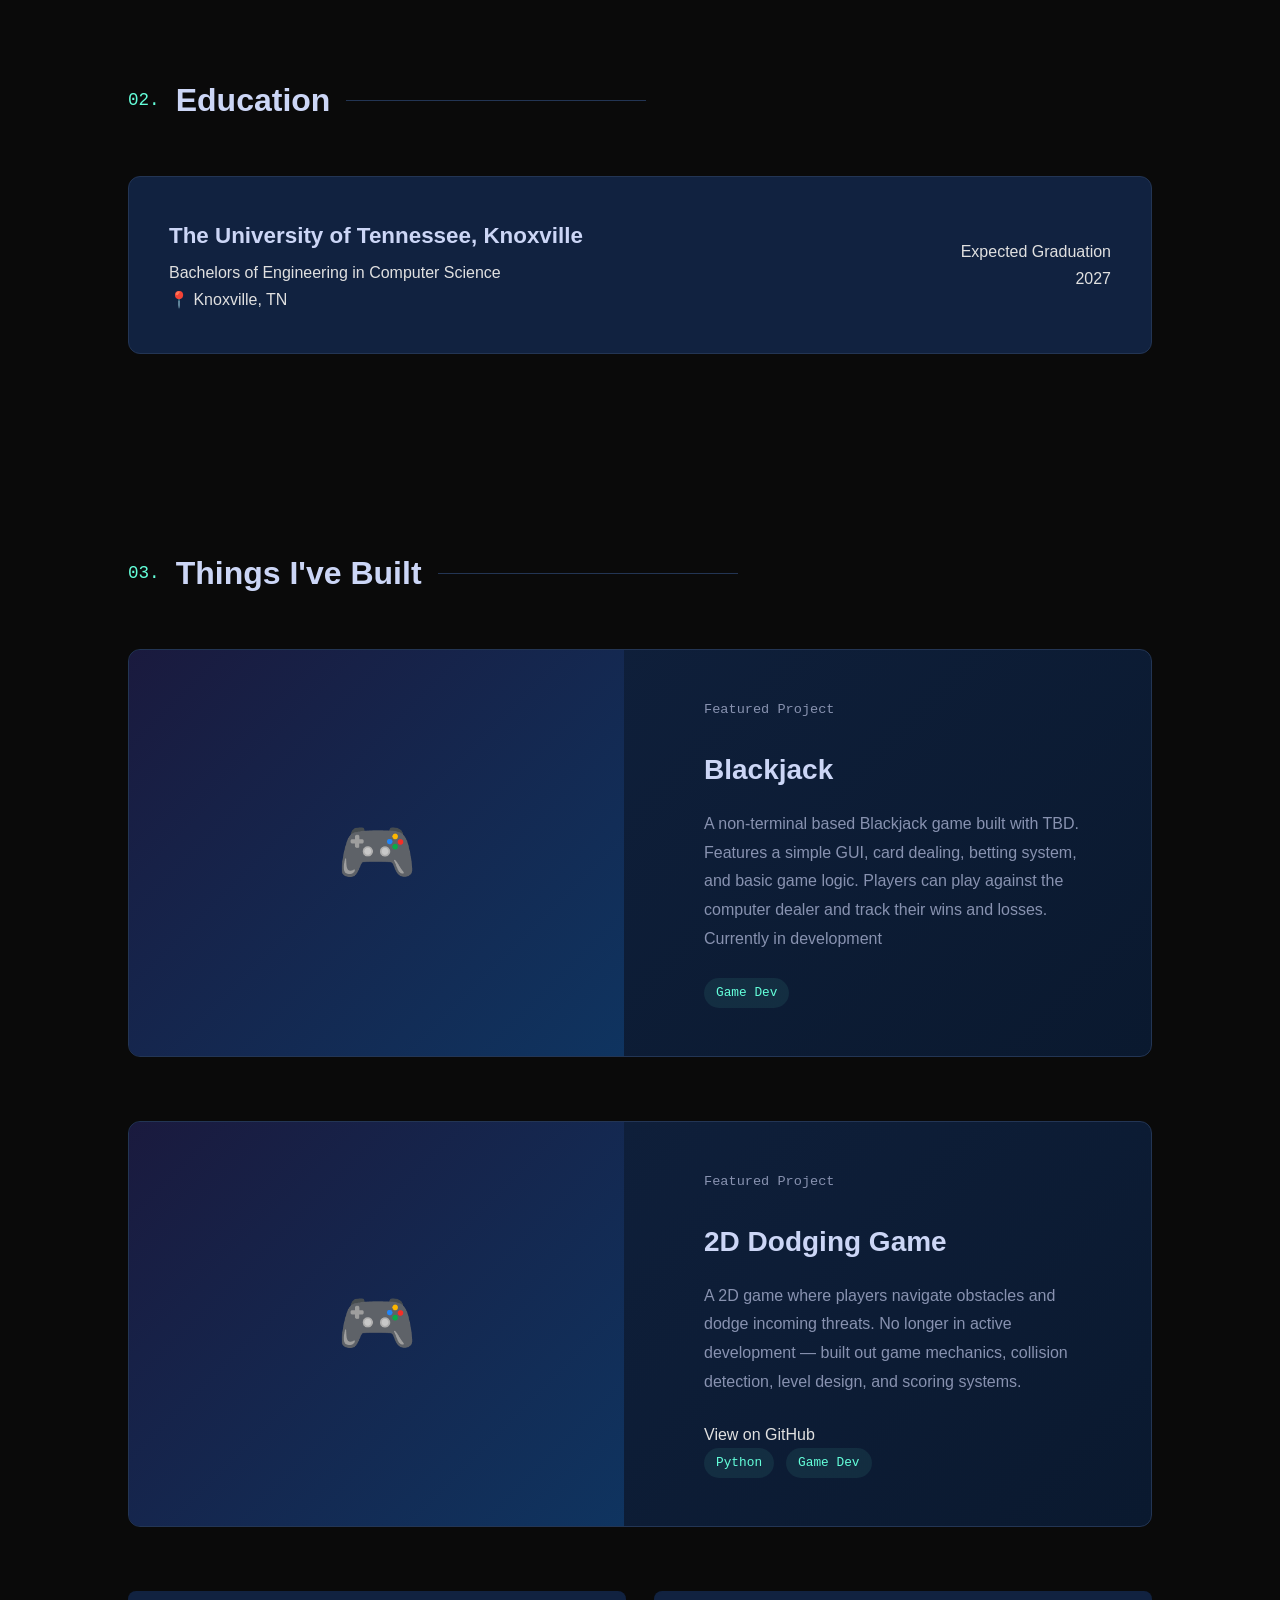
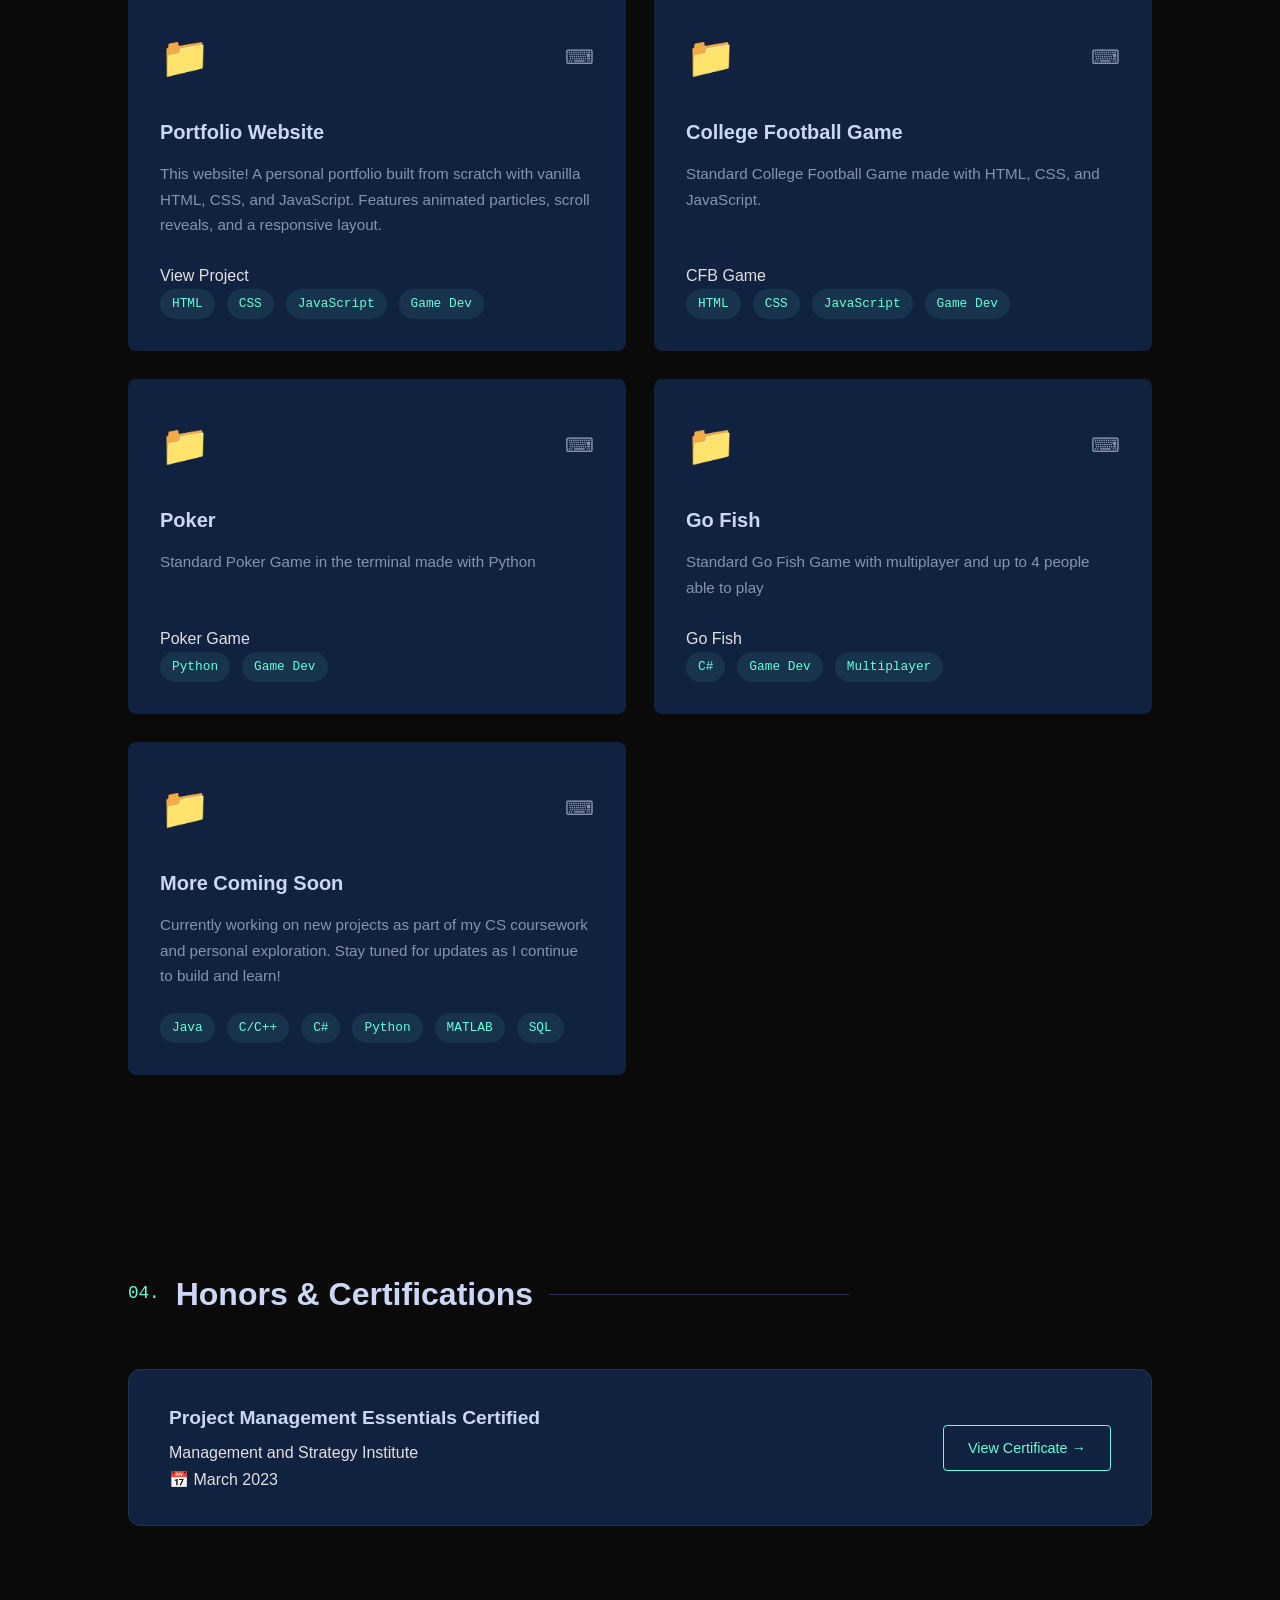
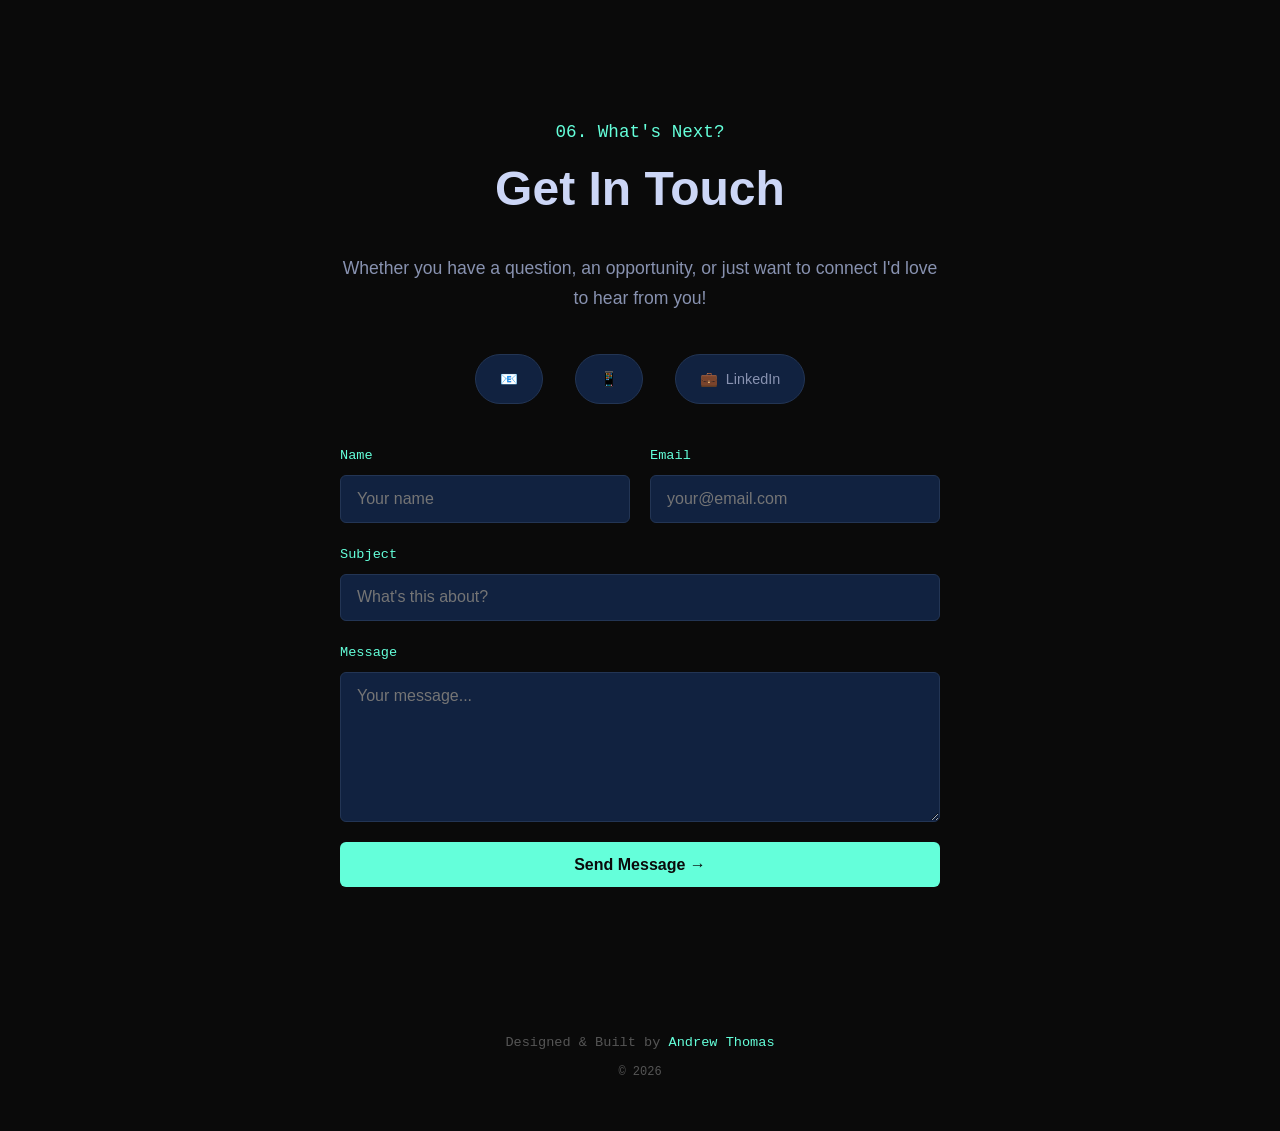
==== commit 738f904f: "Update New stuff in portfolio Updates to CFB game" ====
--- a/index.html
+++ b/index.html
@@ -773,12 +773,11 @@
         <div class="hero-content">
             <p class="hero-greeting">Hi, my name is</p>
             <h1 class="hero-name">Andrew Thomas.</h1>
-            <h2 class="hero-tagline">I code things.</h2>
+            <h2 class="hero-tagline">I code sometimes</h2>
             <p class="hero-description">
                 I'm a Computer Science student at the 
-                <a href="https://utk.edu" style="color:#64ffda;">University of Tennessee, Knoxville</a> 
-                with a passion for building software and solving problems. Currently focused on 
-                developing a 2D dodging game and expanding my skills across multiple languages and platforms.
+                <a href="https://utk.edu" style="color:#64ffda;">University of Tennessee-Knoxville</a> 
+                with a interest in building software and cybersecurity. Currently focused on expanding my skills across multiple languages and platforms.
             </p>
             <div class="hero-buttons">
                 <a href="#projects" class="btn-primary">View My Work</a>
@@ -797,23 +796,18 @@
         <div class="about-grid reveal">
             <div class="about-text">
                 <p>
-                    Hello! I'm Andrew — a Computer Science student at 
-                    <a href="https://utk.edu">UT Knoxville</a> originally from Memphis, TN. 
-                    I'm driven by curiosity and a love for building things, whether that's software, 
-                    community events, or solutions to everyday problems.
+                    Hello! I'm Andrew, a Computer Science student at <a href="https://utk.edu">University of Tennessee-Knoxville</a> originally from Memphis, TN. I'm driven by curiosity and a love for building things, whether that's software or solutions to everyday problems.
                 </p>
-                <p>
-                    Beyond coding, I work as a Donations and Events Assistant at UTK's Free Store, 
-                    where I help coordinate campus events like pop-ups, workshops, and the Slow Fashion Show. 
-                    It's taught me a lot about teamwork, logistics, and community impact — skills that 
-                    complement my technical work.
-                </p>
-                <p>Here are the technologies I've been working with:</p>
+                <p>Here are some skills of my skills:</p>
                 <div class="skills-grid">
                     <div class="skill-item">Java</div>
                     <div class="skill-item">C/C++</div>
                     <div class="skill-item">C#</div>
                     <div class="skill-item">Lua</div>
+                    <div class="skill-item">JavaScript</div>
+                    <div class="skill-item">HTML</div>
+                    <div class="skill-item">CSS</div>
+                    <div class="skill-item">React</div>
                     <div class="skill-item">Python</div>
                     <div class="skill-item">MATLAB</div>
                     <div class="skill-item">Excel</div>
@@ -843,7 +837,7 @@
             </div>
             <div class="education-meta">
                 <p class="grad-label">Expected Graduation</p>
-                <p class="grad-date">May 2027</p>
+                <p class="grad-date">2027</p>
             </div>
         </div>
     </section>
@@ -861,12 +855,28 @@
             <div class="featured-image">🎮</div>
             <div class="featured-content">
                 <p class="featured-label">Featured Project</p>
+                <h3>Blackjack</h3>
+                <p>
+                    A non-terminal based Blackjack game built with TBD. Features a simple GUI, card dealing, betting system, and basic game logic. Players can play against the computer dealer and track their wins and losses.
+                    Currently in development
+                </p>
+                <div class="project-tech">
+                    <span>Game Dev</span>
+                </div>
+            </div>
+        </div>
+
+        <div class="featured-project reveal">
+            <div class="featured-image">🎮</div>
+            <div class="featured-content">
+                <p class="featured-label">Featured Project</p>
                 <h3>2D Dodging Game</h3>
                 <p>
-                    A 2D game where players navigate obstacles and dodge incoming threats. 
-                    Currently in active development — building out game mechanics, collision detection, 
-                    level design, and scoring systems.
+                    A 2D game where players navigate obstacles and dodge incoming threats. No longer in active development — built out game mechanics, collision detection, level design, and scoring systems.
                 </p>
+                <a href="https://github.com/archcashmoney/dodge" target="_blank">
+                    View on GitHub
+                </a>
                 <div class="project-tech">
                     <span>Python</span>
                     <span>Game Dev</span>
@@ -884,15 +894,18 @@
                     </div>
                 </div>
                 <h3>Portfolio Website</h3>
-                <p>This website! A personal portfolio built from scratch with vanilla HTML, CSS, and JavaScript. Features animated particles, scroll reveals, and a fully responsive layout.</p>
+                <p>This website! A personal portfolio built from scratch with vanilla HTML, CSS, and JavaScript. Features animated particles, scroll reveals, and a responsive layout.</p>
+                <a href="index.html" target="_self">
+                    View Project
+                </a>
                 <div class="project-tech">
                     <span>HTML</span>
                     <span>CSS</span>
                     <span>JavaScript</span>
+                    <span>Game Dev</span>
                 </div>
             </div>
                     
-        <div class="projects-grid reveal">
             <div class="project-card">
                 <div class="project-top">
                     <span class="project-folder">📁</span>
@@ -902,13 +915,51 @@
                 </div>
                 <h3>College Football Game</h3>
                 <p>Standard College Football Game made with HTML, CSS, and JavaScript.</p>
-                <a href="Portfolio-CFB.html" target="_self">
+                <a href="Portfolio-CFB.html" target="new">
                 CFB Game
                 </a>
                 <div class="project-tech">
                     <span>HTML</span>
                     <span>CSS</span>
                     <span>JavaScript</span>
+                    <span>Game Dev</span>
+                </div>
+            </div>
+
+            <div class="project-card">
+                <div class="project-top">
+                    <span class="project-folder">📁</span>
+                    <div class="project-links">
+                        <a href="#" title="GitHub">⌨</a>
+                    </div>
+                </div>
+                <h3>Poker</h3>
+                <p>Standard Poker Game in the terminal made with Python</p>
+                <a href="https://github.com/archcashmoney/poker" target="new">
+                Poker Game
+                </a>
+                <div class="project-tech">
+                    <span>Python</span>
+                    <span>Game Dev</span>
+                </div>
+            </div>
+
+            <div class="project-card">
+                <div class="project-top">
+                    <span class="project-folder">📁</span>
+                    <div class="project-links">
+                        <a href="#" title="GitHub">⌨</a>
+                    </div>
+                </div>
+                <h3>Go Fish</h3>
+                <p>Standard Go Fish Game with multiplayer and up to 4 people able to play</p>
+                <a href="https://github.com/archcashmoney/go-fish" target="new">
+                Go Fish
+                </a>
+                <div class="project-tech">
+                    <span>C#</span>
+                    <span>Game Dev</span>
+                    <span>Multiplayer</span>
                 </div>
             </div>
 
@@ -956,9 +1007,7 @@
             <span class="section-number">06. What's Next?</span>
             <h2>Get In Touch</h2>
             <p>
-                I'm currently looking for internship and co-op opportunities for Summer 2026 and beyond. 
-                Whether you have a question, an opportunity, or just want to connect — 
-                I'd love to hear from you!
+                Whether you have a question, an opportunity, or just want to connect I'd love to hear from you!
             </p>
             <div class="contact-methods">
                 <a href="mailto:andrewjamesthomas11@yahoo.com" class="contact-chip">
@@ -1000,7 +1049,7 @@
     <!-- Footer -->
     <footer>
         <p>Designed & Built by <a href="#">Andrew Thomas</a></p>
-        <p style="margin-top:0.5rem; font-size:0.75rem;">© 2026 — Made with ☕ in Knoxville, TN</p>
+        <p style="margin-top:0.5rem; font-size:0.75rem;">© 2026 </p>
     </footer>
 
     <!-- JavaScript -->
